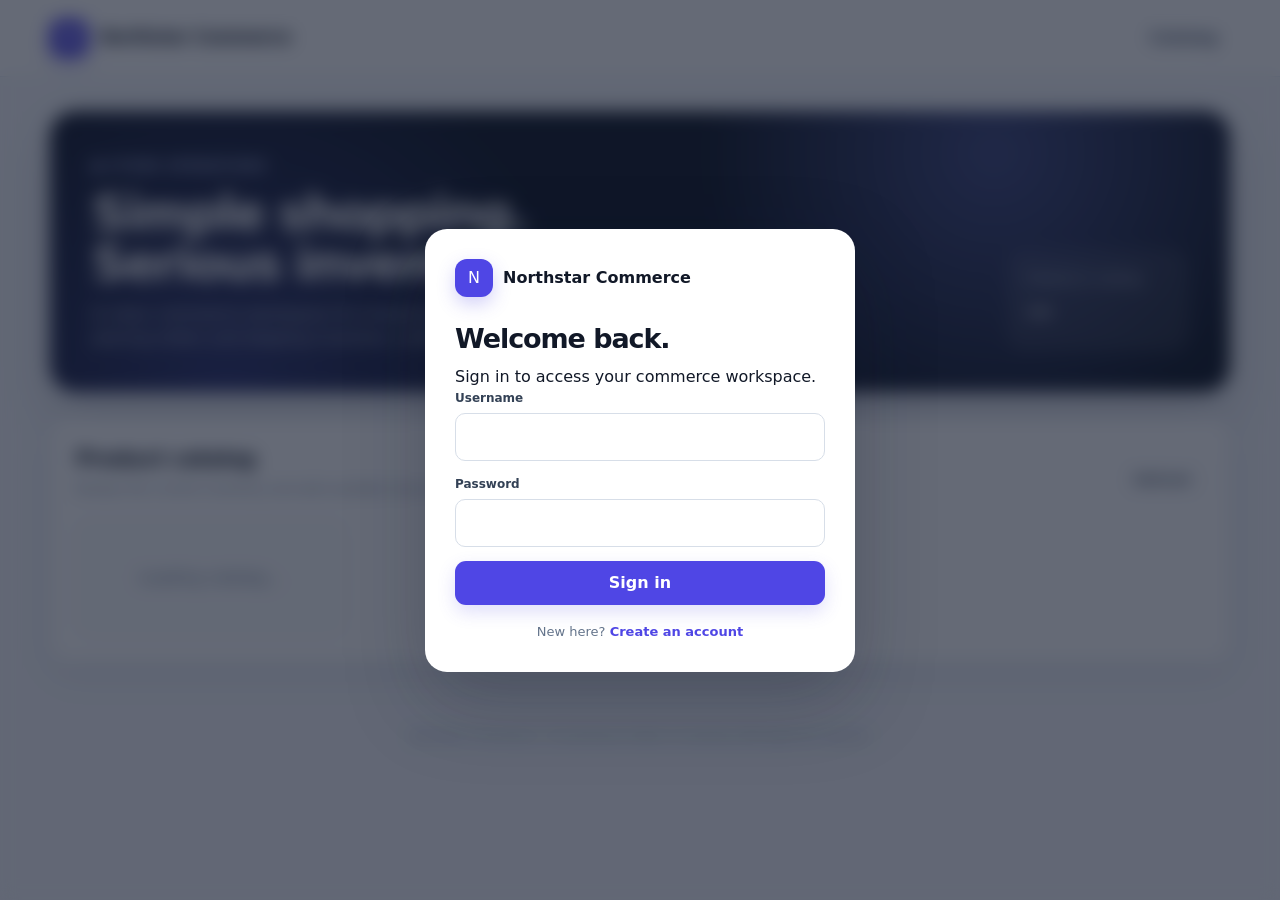
==== src/main/resources/static/index.html @ afcdc0ec "Initial project setup" ====
<!DOCTYPE html>
<html lang="en">
<head>
    <meta charset="UTF-8">
    <meta name="viewport" content="width=device-width, initial-scale=1.0">
    <title>Northstar Commerce | Store & Inventory</title>

    <style>
        :root {
            --bg: #f5f7fb;
            --surface: #ffffff;
            --surface-soft: #f8fafc;
            --text: #111827;
            --muted: #64748b;
            --border: #e2e8f0;
            --primary: #4f46e5;
            --primary-dark: #4338ca;
            --success: #15803d;
            --danger: #dc2626;
            --warning: #b45309;
            --shadow: 0 12px 35px rgba(15, 23, 42, .07);
            --radius: 18px;
        }

        * { box-sizing: border-box; margin: 0; padding: 0; }

        html { scroll-behavior: smooth; }

        body {
            font-family: Inter, ui-sans-serif, system-ui, -apple-system, BlinkMacSystemFont, "Segoe UI", sans-serif;
            background: var(--bg);
            color: var(--text);
            line-height: 1.5;
        }

        button, input { font: inherit; }

        button {
            border: 0;
            cursor: pointer;
        }

        .hidden { display: none !important; }

        .app-header {
            position: sticky;
            top: 0;
            z-index: 50;
            background: rgba(255,255,255,.92);
            backdrop-filter: blur(18px);
            border-bottom: 1px solid var(--border);
        }

        .nav {
            width: min(1180px, calc(100% - 40px));
            min-height: 76px;
            margin: auto;
            display: flex;
            align-items: center;
            justify-content: space-between;
            gap: 24px;
        }

        .brand {
            display: flex;
            align-items: center;
            gap: 12px;
            font-weight: 800;
            letter-spacing: -.03em;
        }

        .brand-mark {
            width: 38px;
            height: 38px;
            display: grid;
            place-items: center;
            border-radius: 12px;
            color: white;
            background: var(--primary);
            box-shadow: 0 7px 18px rgba(79,70,229,.25);
        }

        .brand-name { font-size: 17px; }

        .nav-actions {
            display: flex;
            align-items: center;
            gap: 10px;
        }

        .nav-link {
            background: transparent;
            color: #475569;
            padding: 9px 12px;
            border-radius: 10px;
            font-weight: 650;
        }

        .nav-link:hover { background: #f1f5f9; color: var(--text); }

        .user-chip {
            display: flex;
            align-items: center;
            gap: 9px;
            padding: 7px 10px;
            background: #f8fafc;
            border: 1px solid var(--border);
            border-radius: 12px;
            color: #334155;
            font-size: 13px;
            font-weight: 700;
        }

        .avatar {
            width: 30px;
            height: 30px;
            display: grid;
            place-items: center;
            border-radius: 9px;
            background: #e0e7ff;
            color: #3730a3;
            font-weight: 800;
        }

        .btn {
            min-height: 42px;
            padding: 10px 16px;
            border-radius: 11px;
            font-weight: 750;
            transition: .18s ease;
        }

        .btn:hover { transform: translateY(-1px); }

        .btn-primary {
            color: white;
            background: var(--primary);
            box-shadow: 0 7px 18px rgba(79,70,229,.18);
        }

        .btn-primary:hover { background: var(--primary-dark); }

        .btn-secondary {
            color: #334155;
            background: white;
            border: 1px solid var(--border);
        }

        .btn-secondary:hover { background: #f8fafc; }

        .btn-danger {
            color: #991b1b;
            background: #fef2f2;
            border: 1px solid #fecaca;
        }

        .btn-success {
            color: white;
            background: #15803d;
        }

        .btn-small {
            min-height: 36px;
            padding: 8px 12px;
            font-size: 13px;
        }

        .page {
            width: min(1180px, calc(100% - 40px));
            margin: 0 auto;
            padding: 34px 0 55px;
        }

        .hero {
            min-height: 270px;
            padding: 42px;
            border-radius: 26px;
            color: white;
            background:
                radial-gradient(circle at 80% 15%, rgba(129,140,248,.42), transparent 30%),
                radial-gradient(circle at 15% 100%, rgba(99,102,241,.35), transparent 35%),
                #111827;
            display: flex;
            align-items: flex-end;
            justify-content: space-between;
            gap: 30px;
            overflow: hidden;
            box-shadow: 0 22px 50px rgba(15,23,42,.15);
        }

        .hero-copy { max-width: 680px; }

        .eyebrow {
            display: inline-flex;
            align-items: center;
            gap: 7px;
            color: #c7d2fe;
            font-size: 12px;
            font-weight: 800;
            letter-spacing: .12em;
            text-transform: uppercase;
            margin-bottom: 13px;
        }

        .hero h1 {
            font-size: clamp(30px, 5vw, 48px);
            line-height: 1.05;
            letter-spacing: -.045em;
            margin-bottom: 13px;
        }

        .hero p {
            color: #cbd5e1;
            max-width: 600px;
            font-size: 16px;
        }

        .hero-stat {
            min-width: 180px;
            padding: 18px;
            border: 1px solid rgba(255,255,255,.14);
            background: rgba(255,255,255,.08);
            border-radius: 17px;
        }

        .hero-stat span {
            display: block;
            color: #cbd5e1;
            font-size: 12px;
            margin-bottom: 4px;
        }

        .hero-stat strong { font-size: 26px; }

        .section {
            margin-top: 26px;
            background: var(--surface);
            border: 1px solid var(--border);
            border-radius: var(--radius);
            box-shadow: var(--shadow);
            padding: 25px;
        }

        .section-head {
            display: flex;
            align-items: flex-end;
            justify-content: space-between;
            gap: 15px;
            margin-bottom: 21px;
        }

        .section-title {
            font-size: 21px;
            letter-spacing: -.025em;
        }

        .section-subtitle {
            color: var(--muted);
            font-size: 13px;
            margin-top: 4px;
        }

        .product-grid {
            display: grid;
            grid-template-columns: repeat(auto-fill, minmax(245px, 1fr));
            gap: 17px;
        }

        .product-card {
            border: 1px solid var(--border);
            border-radius: 16px;
            padding: 19px;
            background: white;
            transition: .2s ease;
        }

        .product-card:hover {
            transform: translateY(-3px);
            box-shadow: 0 14px 30px rgba(15,23,42,.09);
            border-color: #c7d2fe;
        }

        .product-top {
            display: flex;
            justify-content: space-between;
            gap: 10px;
            align-items: flex-start;
            margin-bottom: 19px;
        }

        .product-icon {
            width: 45px;
            height: 45px;
            display: grid;
            place-items: center;
            border-radius: 13px;
            background: #eef2ff;
            color: #4338ca;
            font-size: 18px;
            font-weight: 900;
        }

        .badge {
            display: inline-flex;
            align-items: center;
            border-radius: 999px;
            padding: 5px 9px;
            font-size: 11px;
            font-weight: 800;
        }

        .badge-success { color: #166534; background: #dcfce7; }
        .badge-danger { color: #991b1b; background: #fee2e2; }
        .badge-admin { color: #3730a3; background: #e0e7ff; }

        .product-name {
            font-size: 17px;
            margin-bottom: 5px;
            letter-spacing: -.02em;
        }

        .sku {
            color: var(--muted);
            font-size: 12px;
            font-family: ui-monospace, SFMono-Regular, Menlo, monospace;
        }

        .product-price {
            margin: 19px 0 4px;
            font-size: 22px;
            font-weight: 850;
            letter-spacing: -.03em;
        }

        .stock-line {
            color: var(--muted);
            font-size: 13px;
            margin-bottom: 17px;
        }

        .product-actions {
            display: flex;
            gap: 8px;
            flex-wrap: wrap;
        }

        .product-actions .btn { flex: 1; min-width: 105px; }

        .admin-grid {
            display: grid;
            grid-template-columns: 1fr 1.35fr;
            gap: 22px;
        }

        .form-grid {
            display: grid;
            grid-template-columns: 1fr 1fr;
            gap: 14px;
        }

        .field { margin-bottom: 14px; }
        .field.full { grid-column: 1 / -1; }

        .field label {
            display: block;
            margin-bottom: 6px;
            color: #334155;
            font-size: 12px;
            font-weight: 800;
        }

        .field input {
            width: 100%;
            border: 1px solid #d7dee8;
            background: white;
            border-radius: 10px;
            padding: 11px 12px;
            outline: none;
            color: var(--text);
        }

        .field input:focus {
            border-color: #818cf8;
            box-shadow: 0 0 0 3px #e0e7ff;
        }

        .table-wrap { overflow-x: auto; }

        table {
            width: 100%;
            border-collapse: collapse;
            min-width: 620px;
        }

        th, td {
            text-align: left;
            padding: 13px 10px;
            border-bottom: 1px solid var(--border);
            font-size: 13px;
        }

        th {
            color: var(--muted);
            font-size: 11px;
            text-transform: uppercase;
            letter-spacing: .08em;
        }

        td strong { font-weight: 800; }

        .cart-layout {
            display: grid;
            grid-template-columns: 1.5fr .8fr;
            gap: 20px;
        }

        .cart-list { display: grid; gap: 10px; }

        .cart-item {
            display: grid;
            grid-template-columns: 1fr auto auto;
            align-items: center;
            gap: 16px;
            padding: 15px;
            border: 1px solid var(--border);
            border-radius: 13px;
        }

        .cart-item-title { font-weight: 800; }
        .cart-item-meta { color: var(--muted); font-size: 12px; }

        .qty-control {
            display: flex;
            align-items: center;
            gap: 7px;
        }

        .qty-control button {
            width: 31px;
            height: 31px;
            border: 1px solid var(--border);
            background: white;
            border-radius: 8px;
            font-weight: 800;
        }

        .qty-value {
            min-width: 24px;
            text-align: center;
            font-weight: 800;
        }

        .cart-summary {
            align-self: start;
            padding: 19px;
            border: 1px solid var(--border);
            border-radius: 15px;
            background: var(--surface-soft);
        }

        .summary-row {
            display: flex;
            justify-content: space-between;
            gap: 15px;
            margin-bottom: 12px;
            color: #475569;
            font-size: 13px;
        }

        .summary-total {
            display: flex;
            justify-content: space-between;
            border-top: 1px solid var(--border);
            padding-top: 14px;
            margin-top: 13px;
            font-size: 19px;
            font-weight: 850;
        }

        .empty {
            padding: 45px 20px;
            text-align: center;
            border: 1px dashed #cbd5e1;
            border-radius: 14px;
            color: var(--muted);
            background: #fafbfc;
        }

        .empty-icon {
            font-size: 28px;
            margin-bottom: 8px;
        }

        .message {
            position: fixed;
            right: 22px;
            bottom: 22px;
            z-index: 300;
            max-width: 390px;
            padding: 14px 17px;
            border-radius: 13px;
            color: white;
            box-shadow: 0 14px 35px rgba(15,23,42,.22);
            opacity: 0;
            transform: translateY(12px);
            pointer-events: none;
            transition: .22s ease;
        }

        .message.show {
            opacity: 1;
            transform: translateY(0);
        }

        .message.success { background: #166534; }
        .message.error { background: #991b1b; }

        .auth-overlay {
            position: fixed;
            inset: 0;
            z-index: 200;
            display: grid;
            place-items: center;
            padding: 20px;
            background: rgba(15,23,42,.64);
            backdrop-filter: blur(9px);
        }

        .auth-card {
            width: min(430px, 100%);
            background: white;
            border-radius: 22px;
            padding: 30px;
            box-shadow: 0 30px 80px rgba(15,23,42,.25);
        }

        .auth-brand {
            display: flex;
            align-items: center;
            gap: 10px;
            margin-bottom: 22px;
        }

        .auth-card h2 {
            font-size: 27px;
            letter-spacing: -.04em;
            margin-bottom: 6px;
        }

        .auth-card > p {
            color: var(--muted);
            font-size: 13px;
            margin-bottom: 22px;
        }

        .auth-error {
            display: none;
            align-items: flex-start;
            gap: 9px;
            margin: 0 0 15px;
            padding: 11px 12px;
            border: 1px solid #fecaca;
            border-radius: 11px;
            background: #fff1f2;
            color: #991b1b;
            font-size: 13px;
            font-weight: 650;
            line-height: 1.4;
        }

        .auth-error.show {
            display: flex;
        }

        .auth-error-icon {
            flex: 0 0 auto;
            width: 20px;
            height: 20px;
            display: grid;
            place-items: center;
            border-radius: 50%;
            background: #fee2e2;
            color: #b91c1c;
            font-size: 12px;
            font-weight: 900;
        }

        .auth-switch {
            margin-top: 17px;
            text-align: center;
            color: var(--muted);
            font-size: 13px;
        }

        .auth-switch button {
            background: none;
            color: var(--primary);
            font-weight: 800;
        }

        .loading {
            display: inline-flex;
            align-items: center;
            gap: 8px;
        }

        .spinner {
            width: 15px;
            height: 15px;
            border: 2px solid rgba(255,255,255,.4);
            border-top-color: white;
            border-radius: 50%;
            animation: spin .7s linear infinite;
        }

        @keyframes spin { to { transform: rotate(360deg); } }

        footer {
            width: min(1180px, calc(100% - 40px));
            margin: auto;
            padding: 10px 0 35px;
            color: #94a3b8;
            text-align: center;
            font-size: 12px;
        }

        @media (max-width: 850px) {
            .hero { padding: 30px; align-items: flex-start; flex-direction: column; }
            .hero-stat { min-width: 150px; }
            .admin-grid, .cart-layout { grid-template-columns: 1fr; }
        }

        @media (max-width: 650px) {
            .nav { width: min(100% - 24px, 1180px); min-height: 68px; }
            .page { width: min(100% - 24px, 1180px); padding-top: 18px; }
            .nav-link { display: none; }
            .user-chip span:not(.avatar) { display: none; }
            .hero { border-radius: 19px; padding: 25px; }
            .section { padding: 18px; border-radius: 15px; }
            .form-grid { grid-template-columns: 1fr; }
            .field.full { grid-column: auto; }
            .cart-item { grid-template-columns: 1fr; gap: 10px; }
            .cart-item .btn { width: 100%; }
            .product-grid { grid-template-columns: 1fr; }
        }
    </style>
</head>

<body>

<header class="app-header">
    <nav class="nav">
        <div class="brand">
            <div class="brand-mark">N</div>
            <div class="brand-name">Northstar Commerce</div>
        </div>

        <div class="nav-actions">
            <button class="nav-link" onclick="scrollToSection('catalogSection')">Catalog</button>
            <button class="nav-link customer-only" onclick="scrollToSection('cartSection')">Cart</button>
            <button class="nav-link customer-only" onclick="scrollToSection('ordersSection')">Orders</button>
            <div id="userChip" class="user-chip hidden">
                <div id="avatar" class="avatar">U</div>
                <span id="userLabel">User</span>
            </div>
            <button id="logoutBtn" class="btn btn-secondary btn-small hidden" onclick="logout()">Log out</button>
        </div>
    </nav>
</header>

<main class="page">

    <section class="hero">
        <div class="hero-copy">
            <div class="eyebrow">● Store operations</div>
            <h1>Simple shopping.<br>Serious inventory.</h1>
            <p>A clean commerce workspace for browsing products, managing a cart, placing orders and keeping inventory under control.</p>
        </div>
        <div class="hero-stat">
            <span>Products in catalog</span>
            <strong id="heroProductCount">—</strong>
        </div>
    </section>

    <section id="catalogSection" class="section">
        <div class="section-head">
            <div>
                <h2 class="section-title">Product catalog</h2>
                <p class="section-subtitle">Browse the current inventory and add available items to your cart.</p>
            </div>
            <button class="btn btn-secondary btn-small" onclick="loadProducts()">Refresh</button>
        </div>
        <div id="products" class="product-grid">
            <div class="empty">Loading catalog…</div>
        </div>
    </section>

    <section id="adminSection" class="section hidden">
        <div class="section-head">
            <div>
                <h2 class="section-title">Inventory control</h2>
                <p class="section-subtitle">Administrator tools for adding stock and maintaining the catalog.</p>
            </div>
            <span class="badge badge-admin">ADMIN</span>
        </div>

        <div class="admin-grid">
            <form id="productForm">
                <div class="form-grid">
                    <div class="field">
                        <label for="productSku">SKU</label>
                        <input id="productSku" type="text" placeholder="KB-001" required>
                    </div>
                    <div class="field">
                        <label for="productName">Product name</label>
                        <input id="productName" type="text" placeholder="Wireless Keyboard" required>
                    </div>
                    <div class="field">
                        <label for="productPrice">Price (₹)</label>
                        <input id="productPrice" type="number" min="0.01" step="0.01" placeholder="1299" required>
                    </div>
                    <div class="field">
                        <label for="productStock">Stock</label>
                        <input id="productStock" type="number" min="0" step="1" placeholder="25" required>
                    </div>
                    <div class="field full">
                        <button class="btn btn-primary" style="width:100%" type="submit">Add / Restock product</button>
                    </div>
                </div>
            </form>

            <div class="table-wrap">
                <table>
                    <thead>
                        <tr>
                            <th>Product</th>
                            <th>SKU</th>
                            <th>Price</th>
                            <th>Stock</th>
                            <th></th>
                        </tr>
                    </thead>
                    <tbody id="adminInventory"></tbody>
                </table>
            </div>
        </div>
    </section>

    <section id="cartSection" class="section customer-only">
        <div class="section-head">
            <div>
                <h2 class="section-title">Your cart</h2>
                <p class="section-subtitle">Review quantities before checking out.</p>
            </div>
            <button class="btn btn-secondary btn-small" onclick="loadCart()">Refresh</button>
        </div>

        <div class="cart-layout">
            <div id="cartList" class="cart-list">
                <div class="empty">Your cart is empty.</div>
            </div>

            <aside class="cart-summary">
                <div class="summary-row">
                    <span>Items</span>
                    <strong id="cartItemCount">0</strong>
                </div>
                <div class="summary-row">
                    <span>Subtotal</span>
                    <strong id="cartSubtotal">₹0.00</strong>
                </div>
                <div class="summary-total">
                    <span>Total</span>
                    <span id="cartTotal">₹0.00</span>
                </div>
                <button id="checkoutBtn" class="btn btn-success" style="width:100%; margin-top:18px" onclick="checkout()">Checkout</button>
            </aside>
        </div>
    </section>

    <section id="ordersSection" class="section customer-only">
        <div class="section-head">
            <div>
                <h2 class="section-title">Order history</h2>
                <p class="section-subtitle">Orders placed by your account.</p>
            </div>
            <button class="btn btn-secondary btn-small" onclick="loadOrders()">Refresh</button>
        </div>

        <div class="table-wrap">
            <table>
                <thead>
                    <tr>
                        <th>Order ID</th>
                        <th>User ID</th>
                        <th>Total</th>
                    </tr>
                </thead>
                <tbody id="ordersBody"></tbody>
            </table>
        </div>
    </section>

</main>

<footer>
    Northstar Commerce · E-Commerce Order & Inventory Management System
</footer>

<div id="message" class="message"></div>

<div id="authOverlay" class="auth-overlay">
    <div class="auth-card">
        <div class="auth-brand">
            <div class="brand-mark">N</div>
            <strong>Northstar Commerce</strong>
        </div>

        <div id="loginPanel">
            <h2>Welcome back.</h2>
            <p>Sign in to access your commerce workspace.</p>

            <form id="loginForm">
                <div class="field">
                    <label for="loginUsername">Username</label>
                    <input id="loginUsername" type="text" autocomplete="username" required>
                </div>
                <div class="field">
                    <label for="loginPassword">Password</label>
                    <input id="loginPassword" type="password" autocomplete="current-password" required>
                </div>

                <div id="loginError" class="auth-error" role="alert" aria-live="polite">
                    <span class="auth-error-icon">!</span>
                    <span id="loginErrorText"></span>
                </div>

                <button id="loginBtn" class="btn btn-primary" style="width:100%" type="submit">Sign in</button>
            </form>

            <div class="auth-switch">
                New here?
                <button type="button" onclick="showRegister()">Create an account</button>
            </div>
        </div>

        <div id="registerPanel" class="hidden">
            <h2>Create account.</h2>
            <p>Your new account will be created with customer access.</p>

            <form id="registerForm">
                <div class="field">
                    <label for="registerUsername">Username</label>
                    <input id="registerUsername" type="text" autocomplete="username" required>
                </div>
                <div class="field">
                    <label for="registerPassword">Password</label>
                    <input id="registerPassword" type="password" autocomplete="new-password" required>
                </div>

                <div id="registerError" class="auth-error" role="alert" aria-live="polite">
                    <span class="auth-error-icon">!</span>
                    <span id="registerErrorText"></span>
                </div>

                <button id="registerBtn" class="btn btn-primary" style="width:100%" type="submit">Create account</button>
            </form>

            <div class="auth-switch">
                Already have an account?
                <button type="button" onclick="showLogin()">Sign in</button>
            </div>
        </div>
    </div>
</div>

<script>
    const API_URL = "http://localhost:8080/api";

    let currentUser = null;
    let productsCache = [];

    function getToken() {
        return localStorage.getItem("ecommerce_token");
    }

    function getStoredUser() {
        try {
            return JSON.parse(localStorage.getItem("ecommerce_user"));
        } catch {
            return null;
        }
    }

    function saveSession(data) {
        localStorage.setItem("ecommerce_token", data.token);
        currentUser = {
            id: data.id,
            username: data.username,
            role: data.role
        };
        localStorage.setItem("ecommerce_user", JSON.stringify(currentUser));
    }

    function clearSession() {
        localStorage.removeItem("ecommerce_token");
        localStorage.removeItem("ecommerce_user");
        currentUser = null;
    }

    async function readResponse(response) {
        const text = await response.text();
        if (!text) return null;

        try {
            return JSON.parse(text);
        } catch {
            return text;
        }
    }

    async function apiFetch(path, options = {}) {
        const headers = { ...(options.headers || {}) };

        const token = getToken();
        if (token) {
            headers.Authorization = "Bearer " + token;
        }

        if (options.body && !headers["Content-Type"]) {
            headers["Content-Type"] = "application/json";
        }

        const response = await fetch(API_URL + path, {
            ...options,
            headers
        });

        const data = await readResponse(response);

        if (response.status === 401) {
            clearSession();
            updateUI();
            throw new Error("Your session has expired. Please sign in again.");
        }

        if (response.status === 403) {
            throw new Error("You do not have permission to perform this action.");
        }

        if (!response.ok) {
            const message =
                typeof data === "object" && data?.message
                    ? data.message
                    : typeof data === "string"
                        ? data
                        : "Request failed.";
            throw new Error(message);
        }

        return data;
    }

    function showMessage(message, type = "success") {
        const box = document.getElementById("message");
        box.textContent = message;
        box.className = "message " + type + " show";

        clearTimeout(window.messageTimer);
        window.messageTimer = setTimeout(() => {
            box.className = "message";
        }, 3500);
    }

    function formatCurrency(value) {
        return "₹" + Number(value || 0).toLocaleString("en-IN", {
            minimumFractionDigits: 2,
            maximumFractionDigits: 2
        });
    }

    function scrollToSection(id) {
        document.getElementById(id)?.scrollIntoView({ behavior: "smooth", block: "start" });
    }

    function showLogin() {
        document.getElementById("loginPanel").classList.remove("hidden");
        document.getElementById("registerPanel").classList.add("hidden");
        clearAuthError("login");
        clearAuthError("register");
    }

    function showRegister() {
        document.getElementById("loginPanel").classList.add("hidden");
        document.getElementById("registerPanel").classList.remove("hidden");
        clearAuthError("login");
        clearAuthError("register");
    }

    function clearAuthError(type) {
        const box = document.getElementById(type + "Error");
        const text = document.getElementById(type + "ErrorText");

        if (box) box.classList.remove("show");
        if (text) text.textContent = "";
    }

    function showAuthError(type, message) {
        const box = document.getElementById(type + "Error");
        const text = document.getElementById(type + "ErrorText");

        if (!box || !text) return;

        text.textContent = message;
        box.classList.add("show");
    }

    function updateUI() {
        const loggedIn = !!getToken() && !!currentUser;

        document.getElementById("authOverlay").classList.toggle("hidden", loggedIn);
        document.getElementById("logoutBtn").classList.toggle("hidden", !loggedIn);
        document.getElementById("userChip").classList.toggle("hidden", !loggedIn);
        document.getElementById("adminSection").classList.toggle(
            "hidden",
            !loggedIn || currentUser.role !== "ADMIN"
        );

        document.querySelectorAll(".customer-only").forEach(el => {
            el.classList.toggle("hidden", !loggedIn || currentUser.role !== "CUSTOMER");
        });

        if (loggedIn) {
            const initial = (currentUser.username || "U").charAt(0).toUpperCase();
            document.getElementById("avatar").textContent = initial;
            document.getElementById("userLabel").textContent =
                currentUser.username + " · " + currentUser.role;

            loadProducts();
            if (currentUser.role === "CUSTOMER") {
                loadCart();
                loadOrders();
            }
        }
    }

    async function login(username, password) {
        const data = await apiFetch("/auth/login", {
            method: "POST",
            body: JSON.stringify({ username, password })
        });

        if (!data || !data.token) {
            throw new Error("Login succeeded but no JWT token was returned by the server.");
        }

        saveSession(data);
        clearAuthError("login");
        updateUI();
        showMessage("Welcome back, " + data.username + ".", "success");
    }

    async function register(username, password) {
        const data = await apiFetch("/auth/register", {
            method: "POST",
            body: JSON.stringify({ username, password })
        });

        showMessage("Account created. Please sign in.", "success");
        document.getElementById("loginUsername").value = username;
        document.getElementById("loginPassword").value = "";
        showLogin();
    }

    document.getElementById("loginForm").addEventListener("submit", async event => {
        event.preventDefault();

        clearAuthError("login");

        const button = document.getElementById("loginBtn");
        button.disabled = true;
        button.innerHTML = '<span class="loading"><span class="spinner"></span>Signing in…</span>';

        try {
            await login(
                document.getElementById("loginUsername").value.trim(),
                document.getElementById("loginPassword").value
            );
        } catch (error) {
            showAuthError("login", error.message);
        } finally {
            button.disabled = false;
            button.textContent = "Sign in";
        }
    });

    document.getElementById("registerForm").addEventListener("submit", async event => {
        event.preventDefault();

        clearAuthError("register");

        const username = document.getElementById("registerUsername").value.trim();
        const password = document.getElementById("registerPassword").value;

        if (password.length < 6) {
            showAuthError("register", "Password must contain at least 6 characters.");
            return;
        }

        const button = document.getElementById("registerBtn");
        button.disabled = true;
        button.textContent = "Creating account…";

        try {
            await register(username, password);
        } catch (error) {
            showAuthError("register", error.message);
        } finally {
            button.disabled = false;
            button.textContent = "Create account";
        }
    });

    function logout() {
        clearSession();
        productsCache = [];
        document.getElementById("products").innerHTML =
            '<div class="empty"><div class="empty-icon">◌</div>Sign in to view the catalog.</div>';
        document.getElementById("heroProductCount").textContent = "—";
        document.getElementById("cartList").innerHTML = "";
        document.getElementById("ordersBody").innerHTML = "";
        updateUI();
        showLogin();
        showMessage("You have been signed out.", "success");
    }

    async function loadProducts() {
        const container = document.getElementById("products");

        try {
            const products = await apiFetch("/products");
            productsCache = Array.isArray(products) ? products : [];
            document.getElementById("heroProductCount").textContent = productsCache.length;

            if (!productsCache.length) {
                container.innerHTML =
                    '<div class="empty"><div class="empty-icon">□</div>No products are currently listed.</div>';
                renderAdminInventory();
                return;
            }

            container.innerHTML = productsCache.map(product => {
                const inStock = Number(product.stock) > 0;

                return `
                    <article class="product-card">
                        <div class="product-top">
                            <div class="product-icon">${escapeHtml((product.name || "P").charAt(0).toUpperCase())}</div>
                            <span class="badge ${inStock ? "badge-success" : "badge-danger"}">
                                ${inStock ? "In stock" : "Out of stock"}
                            </span>
                        </div>

                        <h3 class="product-name">${escapeHtml(product.name)}</h3>
                        <div class="sku">${escapeHtml(product.sku)}</div>

                        <div class="product-price">${formatCurrency(product.price)}</div>
                        <div class="stock-line">
                            ${inStock ? Number(product.stock) + " units available" : "Currently unavailable"}
                        </div>

                        <div class="product-actions">
                            ${
                                currentUser?.role === "CUSTOMER" && inStock
                                    ? `<button class="btn btn-primary btn-small" onclick="addToCart(${product.id})">Add to cart</button>`
                                    : ""
                            }
                            ${
                                currentUser?.role === "CUSTOMER" && inStock
                                    ? `<button class="btn btn-secondary btn-small" onclick="placeOrder(${product.id})">Buy now</button>`
                                    : ""
                            }
                            ${
                                currentUser?.role === "ADMIN"
                                    ? `<button class="btn btn-danger btn-small" onclick="deleteProduct(${product.id})">Delete</button>`
                                    : ""
                            }
                        </div>
                    </article>
                `;
            }).join("");

            renderAdminInventory();
        } catch (error) {
            container.innerHTML =
                `<div class="empty"><div class="empty-icon">!</div>${escapeHtml(error.message)}</div>`;
        }
    }

    document.getElementById("productForm").addEventListener("submit", async event => {
        event.preventDefault();

        const product = {
            sku: document.getElementById("productSku").value.trim(),
            name: document.getElementById("productName").value.trim(),
            price: parseFloat(document.getElementById("productPrice").value),
            stock: parseInt(document.getElementById("productStock").value)
        };

        try {
            await apiFetch("/product", {
                method: "POST",
                body: JSON.stringify(product)
            });

            document.getElementById("productForm").reset();
            showMessage("Product added / stock updated successfully.", "success");
            await loadProducts();
        } catch (error) {
            showMessage(error.message, "error");
        }
    });

    function renderAdminInventory() {
        const body = document.getElementById("adminInventory");
        if (!body || currentUser?.role !== "ADMIN") return;

        body.innerHTML = productsCache.length
            ? productsCache.map(product => `
                <tr>
                    <td><strong>${escapeHtml(product.name)}</strong></td>
                    <td>${escapeHtml(product.sku)}</td>
                    <td>${formatCurrency(product.price)}</td>
                    <td>${product.stock}</td>
                    <td>
                        <button class="btn btn-danger btn-small" onclick="deleteProduct(${product.id})">Delete</button>
                    </td>
                </tr>
            `).join("")
            : `<tr><td colspan="5">No products found.</td></tr>`;
    }

    async function deleteProduct(productId) {
        if (!confirm("Delete this product from the catalog?")) return;

        try {
            await apiFetch("/product/" + productId, { method: "DELETE" });
            showMessage("Product deleted successfully.", "success");
            await loadProducts();
        } catch (error) {
            showMessage(error.message, "error");
        }
    }

    async function addToCart(productId) {
        const quantityText = prompt("Quantity to add:", "1");
        if (quantityText === null) return;

        const quantity = parseInt(quantityText);
        if (!Number.isInteger(quantity) || quantity <= 0) {
            showMessage("Enter a valid quantity greater than 0.", "error");
            return;
        }

        try {
            const result = await apiFetch(
                "/cart/add?productId=" + encodeURIComponent(productId) +
                "&quantity=" + encodeURIComponent(quantity),
                { method: "POST" }
            );

            showMessage(typeof result === "string" ? result : "Product added to cart.", "success");
            await loadCart();
        } catch (error) {
            showMessage(error.message, "error");
        }
    }

    async function loadCart() {
        if (currentUser?.role !== "CUSTOMER") return;

        const list = document.getElementById("cartList");

        try {
            const cart = await apiFetch("/cart");

            if (!Array.isArray(cart) || !cart.length) {
                list.innerHTML =
                    '<div class="empty"><div class="empty-icon">🛒</div>Your cart is empty.<br>Add something from the catalog to get started.</div>';
                updateCartSummary([]);
                return;
            }

            list.innerHTML = cart.map(item => `
                <div class="cart-item">
                    <div>
                        <div class="cart-item-title">${escapeHtml(item.productName)}</div>
                        <div class="cart-item-meta">${escapeHtml(item.sku)} · ${formatCurrency(item.price)} each</div>
                    </div>

                    <div class="qty-control">
                        <button onclick="changeCartQuantity(${item.cartItemId}, ${item.quantity - 1})">−</button>
                        <span class="qty-value">${item.quantity}</span>
                        <button onclick="changeCartQuantity(${item.cartItemId}, ${item.quantity + 1})">+</button>
                    </div>

                    <div style="text-align:right">
                        <strong>${formatCurrency(item.subtotal)}</strong><br>
                        <button class="btn btn-danger btn-small" style="margin-top:6px" onclick="removeCartItem(${item.cartItemId})">Remove</button>
                    </div>
                </div>
            `).join("");

            updateCartSummary(cart);
        } catch (error) {
            list.innerHTML =
                `<div class="empty">${escapeHtml(error.message)}</div>`;
        }
    }

    function updateCartSummary(cart) {
        const items = cart.reduce((sum, item) => sum + Number(item.quantity || 0), 0);
        const total = cart.reduce((sum, item) => sum + Number(item.subtotal || 0), 0);

        document.getElementById("cartItemCount").textContent = items;
        document.getElementById("cartSubtotal").textContent = formatCurrency(total);
        document.getElementById("cartTotal").textContent = formatCurrency(total);
        document.getElementById("checkoutBtn").disabled = !cart.length;
    }

    async function changeCartQuantity(cartItemId, quantity) {
        if (quantity <= 0) {
            await removeCartItem(cartItemId);
            return;
        }

        try {
            await apiFetch("/cart/" + cartItemId + "?quantity=" + encodeURIComponent(quantity), {
                method: "PUT"
            });
            await loadCart();
            showMessage("Cart quantity updated.", "success");
        } catch (error) {
            showMessage(error.message, "error");
        }
    }

    async function removeCartItem(cartItemId) {
        try {
            await apiFetch("/cart/" + cartItemId, { method: "DELETE" });
            await loadCart();
            showMessage("Item removed from cart.", "success");
        } catch (error) {
            showMessage(error.message, "error");
        }
    }

    async function checkout() {
        const button = document.getElementById("checkoutBtn");
        if (button.disabled) return;

        if (!confirm("Place this order and clear your cart?")) return;

        button.disabled = true;
        button.textContent = "Processing…";

        try {
            const result = await apiFetch("/cart/checkout", { method: "POST" });

            showMessage(
                result?.message
                    ? result.message + " · Order #" + result.orderId
                    : "Checkout successful.",
                "success"
            );

            await loadCart();
            await loadProducts();
            await loadOrders();
        } catch (error) {
            showMessage(error.message, "error");
        } finally {
            button.textContent = "Checkout";
        }
    }

    async function placeOrder(productId) {
        const quantityText = prompt("Quantity to order:", "1");
        if (quantityText === null) return;

        const quantity = parseInt(quantityText);
        if (!Number.isInteger(quantity) || quantity <= 0) {
            showMessage("Enter a valid quantity greater than 0.", "error");
            return;
        }

        try {
            const result = await apiFetch("/order", {
                method: "POST",
                body: JSON.stringify({ productId, quantity })
            });

            showMessage(
                result?.message || "Order placed successfully.",
                "success"
            );

            await loadProducts();
            await loadOrders();
        } catch (error) {
            showMessage(error.message, "error");
        }
    }

    async function loadOrders() {
        if (currentUser?.role !== "CUSTOMER") return;

        const body = document.getElementById("ordersBody");

        try {
            const orders = await apiFetch("/orders/my");

            if (!Array.isArray(orders) || !orders.length) {
                body.innerHTML =
                    '<tr><td colspan="3"><div class="empty">No orders yet.</div></td></tr>';
                return;
            }

            body.innerHTML = orders.map(order => `
                <tr>
                    <td><strong>#${order.orderId}</strong></td>
                    <td>${order.userId}</td>
                    <td><strong>${formatCurrency(order.totalAmount)}</strong></td>
                </tr>
            `).join("");
        } catch (error) {
            body.innerHTML =
                `<tr><td colspan="3">${escapeHtml(error.message)}</td></tr>`;
        }
    }

    function escapeHtml(value) {
        const div = document.createElement("div");
        div.textContent = value ?? "";
        return div.innerHTML;
    }

    window.addEventListener("DOMContentLoaded", () => {
        currentUser = getStoredUser();

        if (!getToken() || !currentUser) {
            clearSession();
            updateUI();
            return;
        }

        updateUI();
    });
</script>

</body>
</html>
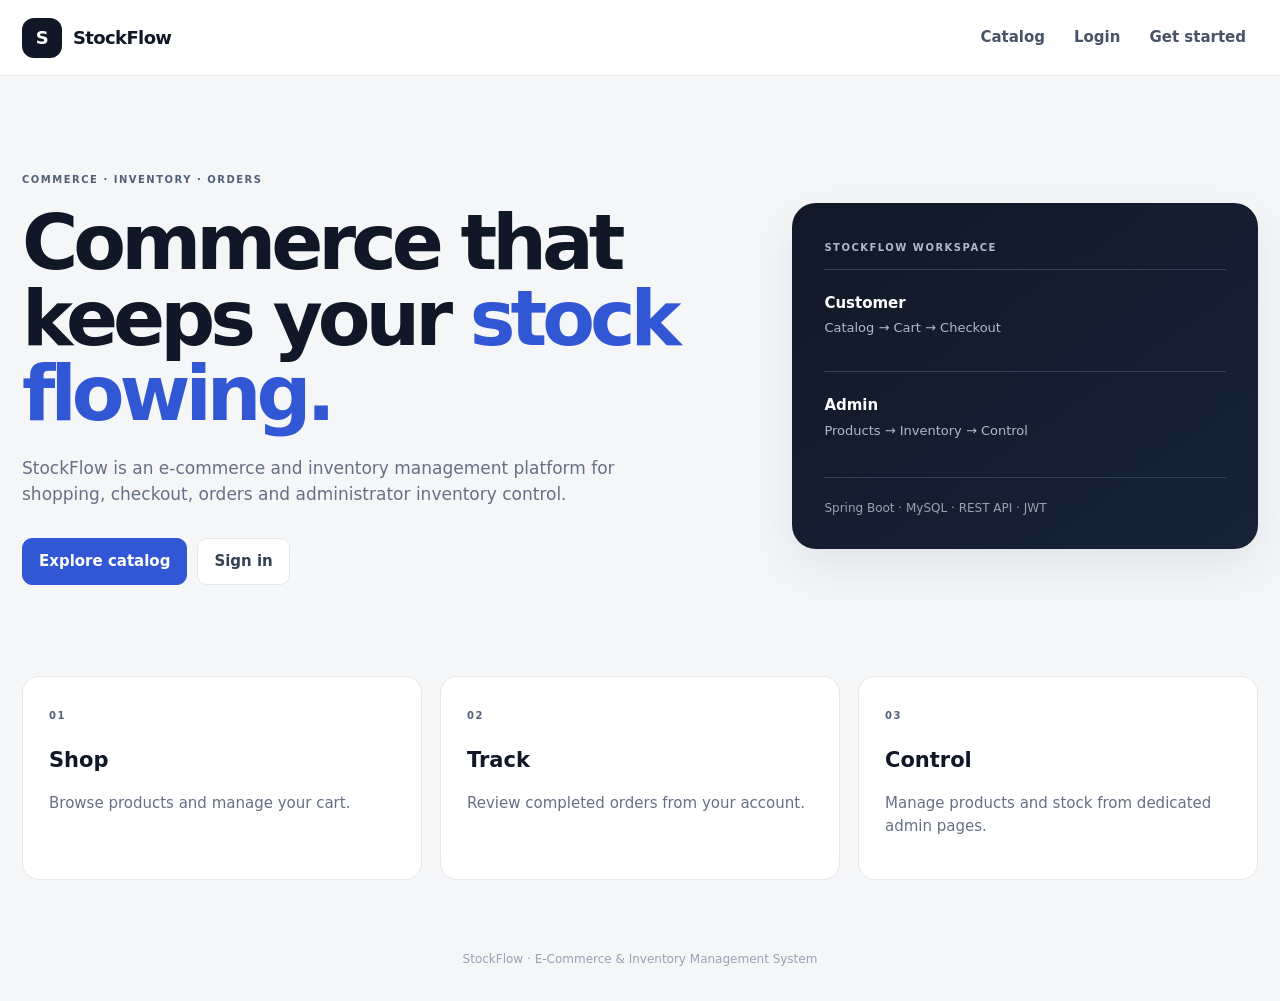
==== commit 61653636: "feat: add StockFlow frontend and product images" ====
--- a/src/main/resources/static/index.html
+++ b/src/main/resources/static/index.html
@@ -1,1462 +1 @@
-<!DOCTYPE html>
-<html lang="en">
-<head>
-    <meta charset="UTF-8">
-    <meta name="viewport" content="width=device-width, initial-scale=1.0">
-    <title>Northstar Commerce | Store & Inventory</title>
-
-    <style>
-        :root {
-            --bg: #f5f7fb;
-            --surface: #ffffff;
-            --surface-soft: #f8fafc;
-            --text: #111827;
-            --muted: #64748b;
-            --border: #e2e8f0;
-            --primary: #4f46e5;
-            --primary-dark: #4338ca;
-            --success: #15803d;
-            --danger: #dc2626;
-            --warning: #b45309;
-            --shadow: 0 12px 35px rgba(15, 23, 42, .07);
-            --radius: 18px;
-        }
-
-        * { box-sizing: border-box; margin: 0; padding: 0; }
-
-        html { scroll-behavior: smooth; }
-
-        body {
-            font-family: Inter, ui-sans-serif, system-ui, -apple-system, BlinkMacSystemFont, "Segoe UI", sans-serif;
-            background: var(--bg);
-            color: var(--text);
-            line-height: 1.5;
-        }
-
-        button, input { font: inherit; }
-
-        button {
-            border: 0;
-            cursor: pointer;
-        }
-
-        .hidden { display: none !important; }
-
-        .app-header {
-            position: sticky;
-            top: 0;
-            z-index: 50;
-            background: rgba(255,255,255,.92);
-            backdrop-filter: blur(18px);
-            border-bottom: 1px solid var(--border);
-        }
-
-        .nav {
-            width: min(1180px, calc(100% - 40px));
-            min-height: 76px;
-            margin: auto;
-            display: flex;
-            align-items: center;
-            justify-content: space-between;
-            gap: 24px;
-        }
-
-        .brand {
-            display: flex;
-            align-items: center;
-            gap: 12px;
-            font-weight: 800;
-            letter-spacing: -.03em;
-        }
-
-        .brand-mark {
-            width: 38px;
-            height: 38px;
-            display: grid;
-            place-items: center;
-            border-radius: 12px;
-            color: white;
-            background: var(--primary);
-            box-shadow: 0 7px 18px rgba(79,70,229,.25);
-        }
-
-        .brand-name { font-size: 17px; }
-
-        .nav-actions {
-            display: flex;
-            align-items: center;
-            gap: 10px;
-        }
-
-        .nav-link {
-            background: transparent;
-            color: #475569;
-            padding: 9px 12px;
-            border-radius: 10px;
-            font-weight: 650;
-        }
-
-        .nav-link:hover { background: #f1f5f9; color: var(--text); }
-
-        .user-chip {
-            display: flex;
-            align-items: center;
-            gap: 9px;
-            padding: 7px 10px;
-            background: #f8fafc;
-            border: 1px solid var(--border);
-            border-radius: 12px;
-            color: #334155;
-            font-size: 13px;
-            font-weight: 700;
-        }
-
-        .avatar {
-            width: 30px;
-            height: 30px;
-            display: grid;
-            place-items: center;
-            border-radius: 9px;
-            background: #e0e7ff;
-            color: #3730a3;
-            font-weight: 800;
-        }
-
-        .btn {
-            min-height: 42px;
-            padding: 10px 16px;
-            border-radius: 11px;
-            font-weight: 750;
-            transition: .18s ease;
-        }
-
-        .btn:hover { transform: translateY(-1px); }
-
-        .btn-primary {
-            color: white;
-            background: var(--primary);
-            box-shadow: 0 7px 18px rgba(79,70,229,.18);
-        }
-
-        .btn-primary:hover { background: var(--primary-dark); }
-
-        .btn-secondary {
-            color: #334155;
-            background: white;
-            border: 1px solid var(--border);
-        }
-
-        .btn-secondary:hover { background: #f8fafc; }
-
-        .btn-danger {
-            color: #991b1b;
-            background: #fef2f2;
-            border: 1px solid #fecaca;
-        }
-
-        .btn-success {
-            color: white;
-            background: #15803d;
-        }
-
-        .btn-small {
-            min-height: 36px;
-            padding: 8px 12px;
-            font-size: 13px;
-        }
-
-        .page {
-            width: min(1180px, calc(100% - 40px));
-            margin: 0 auto;
-            padding: 34px 0 55px;
-        }
-
-        .hero {
-            min-height: 270px;
-            padding: 42px;
-            border-radius: 26px;
-            color: white;
-            background:
-                radial-gradient(circle at 80% 15%, rgba(129,140,248,.42), transparent 30%),
-                radial-gradient(circle at 15% 100%, rgba(99,102,241,.35), transparent 35%),
-                #111827;
-            display: flex;
-            align-items: flex-end;
-            justify-content: space-between;
-            gap: 30px;
-            overflow: hidden;
-            box-shadow: 0 22px 50px rgba(15,23,42,.15);
-        }
-
-        .hero-copy { max-width: 680px; }
-
-        .eyebrow {
-            display: inline-flex;
-            align-items: center;
-            gap: 7px;
-            color: #c7d2fe;
-            font-size: 12px;
-            font-weight: 800;
-            letter-spacing: .12em;
-            text-transform: uppercase;
-            margin-bottom: 13px;
-        }
-
-        .hero h1 {
-            font-size: clamp(30px, 5vw, 48px);
-            line-height: 1.05;
-            letter-spacing: -.045em;
-            margin-bottom: 13px;
-        }
-
-        .hero p {
-            color: #cbd5e1;
-            max-width: 600px;
-            font-size: 16px;
-        }
-
-        .hero-stat {
-            min-width: 180px;
-            padding: 18px;
-            border: 1px solid rgba(255,255,255,.14);
-            background: rgba(255,255,255,.08);
-            border-radius: 17px;
-        }
-
-        .hero-stat span {
-            display: block;
-            color: #cbd5e1;
-            font-size: 12px;
-            margin-bottom: 4px;
-        }
-
-        .hero-stat strong { font-size: 26px; }
-
-        .section {
-            margin-top: 26px;
-            background: var(--surface);
-            border: 1px solid var(--border);
-            border-radius: var(--radius);
-            box-shadow: var(--shadow);
-            padding: 25px;
-        }
-
-        .section-head {
-            display: flex;
-            align-items: flex-end;
-            justify-content: space-between;
-            gap: 15px;
-            margin-bottom: 21px;
-        }
-
-        .section-title {
-            font-size: 21px;
-            letter-spacing: -.025em;
-        }
-
-        .section-subtitle {
-            color: var(--muted);
-            font-size: 13px;
-            margin-top: 4px;
-        }
-
-        .product-grid {
-            display: grid;
-            grid-template-columns: repeat(auto-fill, minmax(245px, 1fr));
-            gap: 17px;
-        }
-
-        .product-card {
-            border: 1px solid var(--border);
-            border-radius: 16px;
-            padding: 19px;
-            background: white;
-            transition: .2s ease;
-        }
-
-        .product-card:hover {
-            transform: translateY(-3px);
-            box-shadow: 0 14px 30px rgba(15,23,42,.09);
-            border-color: #c7d2fe;
-        }
-
-        .product-top {
-            display: flex;
-            justify-content: space-between;
-            gap: 10px;
-            align-items: flex-start;
-            margin-bottom: 19px;
-        }
-
-        .product-icon {
-            width: 45px;
-            height: 45px;
-            display: grid;
-            place-items: center;
-            border-radius: 13px;
-            background: #eef2ff;
-            color: #4338ca;
-            font-size: 18px;
-            font-weight: 900;
-        }
-
-        .badge {
-            display: inline-flex;
-            align-items: center;
-            border-radius: 999px;
-            padding: 5px 9px;
-            font-size: 11px;
-            font-weight: 800;
-        }
-
-        .badge-success { color: #166534; background: #dcfce7; }
-        .badge-danger { color: #991b1b; background: #fee2e2; }
-        .badge-admin { color: #3730a3; background: #e0e7ff; }
-
-        .product-name {
-            font-size: 17px;
-            margin-bottom: 5px;
-            letter-spacing: -.02em;
-        }
-
-        .sku {
-            color: var(--muted);
-            font-size: 12px;
-            font-family: ui-monospace, SFMono-Regular, Menlo, monospace;
-        }
-
-        .product-price {
-            margin: 19px 0 4px;
-            font-size: 22px;
-            font-weight: 850;
-            letter-spacing: -.03em;
-        }
-
-        .stock-line {
-            color: var(--muted);
-            font-size: 13px;
-            margin-bottom: 17px;
-        }
-
-        .product-actions {
-            display: flex;
-            gap: 8px;
-            flex-wrap: wrap;
-        }
-
-        .product-actions .btn { flex: 1; min-width: 105px; }
-
-        .admin-grid {
-            display: grid;
-            grid-template-columns: 1fr 1.35fr;
-            gap: 22px;
-        }
-
-        .form-grid {
-            display: grid;
-            grid-template-columns: 1fr 1fr;
-            gap: 14px;
-        }
-
-        .field { margin-bottom: 14px; }
-        .field.full { grid-column: 1 / -1; }
-
-        .field label {
-            display: block;
-            margin-bottom: 6px;
-            color: #334155;
-            font-size: 12px;
-            font-weight: 800;
-        }
-
-        .field input {
-            width: 100%;
-            border: 1px solid #d7dee8;
-            background: white;
-            border-radius: 10px;
-            padding: 11px 12px;
-            outline: none;
-            color: var(--text);
-        }
-
-        .field input:focus {
-            border-color: #818cf8;
-            box-shadow: 0 0 0 3px #e0e7ff;
-        }
-
-        .table-wrap { overflow-x: auto; }
-
-        table {
-            width: 100%;
-            border-collapse: collapse;
-            min-width: 620px;
-        }
-
-        th, td {
-            text-align: left;
-            padding: 13px 10px;
-            border-bottom: 1px solid var(--border);
-            font-size: 13px;
-        }
-
-        th {
-            color: var(--muted);
-            font-size: 11px;
-            text-transform: uppercase;
-            letter-spacing: .08em;
-        }
-
-        td strong { font-weight: 800; }
-
-        .cart-layout {
-            display: grid;
-            grid-template-columns: 1.5fr .8fr;
-            gap: 20px;
-        }
-
-        .cart-list { display: grid; gap: 10px; }
-
-        .cart-item {
-            display: grid;
-            grid-template-columns: 1fr auto auto;
-            align-items: center;
-            gap: 16px;
-            padding: 15px;
-            border: 1px solid var(--border);
-            border-radius: 13px;
-        }
-
-        .cart-item-title { font-weight: 800; }
-        .cart-item-meta { color: var(--muted); font-size: 12px; }
-
-        .qty-control {
-            display: flex;
-            align-items: center;
-            gap: 7px;
-        }
-
-        .qty-control button {
-            width: 31px;
-            height: 31px;
-            border: 1px solid var(--border);
-            background: white;
-            border-radius: 8px;
-            font-weight: 800;
-        }
-
-        .qty-value {
-            min-width: 24px;
-            text-align: center;
-            font-weight: 800;
-        }
-
-        .cart-summary {
-            align-self: start;
-            padding: 19px;
-            border: 1px solid var(--border);
-            border-radius: 15px;
-            background: var(--surface-soft);
-        }
-
-        .summary-row {
-            display: flex;
-            justify-content: space-between;
-            gap: 15px;
-            margin-bottom: 12px;
-            color: #475569;
-            font-size: 13px;
-        }
-
-        .summary-total {
-            display: flex;
-            justify-content: space-between;
-            border-top: 1px solid var(--border);
-            padding-top: 14px;
-            margin-top: 13px;
-            font-size: 19px;
-            font-weight: 850;
-        }
-
-        .empty {
-            padding: 45px 20px;
-            text-align: center;
-            border: 1px dashed #cbd5e1;
-            border-radius: 14px;
-            color: var(--muted);
-            background: #fafbfc;
-        }
-
-        .empty-icon {
-            font-size: 28px;
-            margin-bottom: 8px;
-        }
-
-        .message {
-            position: fixed;
-            right: 22px;
-            bottom: 22px;
-            z-index: 300;
-            max-width: 390px;
-            padding: 14px 17px;
-            border-radius: 13px;
-            color: white;
-            box-shadow: 0 14px 35px rgba(15,23,42,.22);
-            opacity: 0;
-            transform: translateY(12px);
-            pointer-events: none;
-            transition: .22s ease;
-        }
-
-        .message.show {
-            opacity: 1;
-            transform: translateY(0);
-        }
-
-        .message.success { background: #166534; }
-        .message.error { background: #991b1b; }
-
-        .auth-overlay {
-            position: fixed;
-            inset: 0;
-            z-index: 200;
-            display: grid;
-            place-items: center;
-            padding: 20px;
-            background: rgba(15,23,42,.64);
-            backdrop-filter: blur(9px);
-        }
-
-        .auth-card {
-            width: min(430px, 100%);
-            background: white;
-            border-radius: 22px;
-            padding: 30px;
-            box-shadow: 0 30px 80px rgba(15,23,42,.25);
-        }
-
-        .auth-brand {
-            display: flex;
-            align-items: center;
-            gap: 10px;
-            margin-bottom: 22px;
-        }
-
-        .auth-card h2 {
-            font-size: 27px;
-            letter-spacing: -.04em;
-            margin-bottom: 6px;
-        }
-
-        .auth-card > p {
-            color: var(--muted);
-            font-size: 13px;
-            margin-bottom: 22px;
-        }
-
-        .auth-error {
-            display: none;
-            align-items: flex-start;
-            gap: 9px;
-            margin: 0 0 15px;
-            padding: 11px 12px;
-            border: 1px solid #fecaca;
-            border-radius: 11px;
-            background: #fff1f2;
-            color: #991b1b;
-            font-size: 13px;
-            font-weight: 650;
-            line-height: 1.4;
-        }
-
-        .auth-error.show {
-            display: flex;
-        }
-
-        .auth-error-icon {
-            flex: 0 0 auto;
-            width: 20px;
-            height: 20px;
-            display: grid;
-            place-items: center;
-            border-radius: 50%;
-            background: #fee2e2;
-            color: #b91c1c;
-            font-size: 12px;
-            font-weight: 900;
-        }
-
-        .auth-switch {
-            margin-top: 17px;
-            text-align: center;
-            color: var(--muted);
-            font-size: 13px;
-        }
-
-        .auth-switch button {
-            background: none;
-            color: var(--primary);
-            font-weight: 800;
-        }
-
-        .loading {
-            display: inline-flex;
-            align-items: center;
-            gap: 8px;
-        }
-
-        .spinner {
-            width: 15px;
-            height: 15px;
-            border: 2px solid rgba(255,255,255,.4);
-            border-top-color: white;
-            border-radius: 50%;
-            animation: spin .7s linear infinite;
-        }
-
-        @keyframes spin { to { transform: rotate(360deg); } }
-
-        footer {
-            width: min(1180px, calc(100% - 40px));
-            margin: auto;
-            padding: 10px 0 35px;
-            color: #94a3b8;
-            text-align: center;
-            font-size: 12px;
-        }
-
-        @media (max-width: 850px) {
-            .hero { padding: 30px; align-items: flex-start; flex-direction: column; }
-            .hero-stat { min-width: 150px; }
-            .admin-grid, .cart-layout { grid-template-columns: 1fr; }
-        }
-
-        @media (max-width: 650px) {
-            .nav { width: min(100% - 24px, 1180px); min-height: 68px; }
-            .page { width: min(100% - 24px, 1180px); padding-top: 18px; }
-            .nav-link { display: none; }
-            .user-chip span:not(.avatar) { display: none; }
-            .hero { border-radius: 19px; padding: 25px; }
-            .section { padding: 18px; border-radius: 15px; }
-            .form-grid { grid-template-columns: 1fr; }
-            .field.full { grid-column: auto; }
-            .cart-item { grid-template-columns: 1fr; gap: 10px; }
-            .cart-item .btn { width: 100%; }
-            .product-grid { grid-template-columns: 1fr; }
-        }
-    </style>
-</head>
-
-<body>
-
-<header class="app-header">
-    <nav class="nav">
-        <div class="brand">
-            <div class="brand-mark">N</div>
-            <div class="brand-name">Northstar Commerce</div>
-        </div>
-
-        <div class="nav-actions">
-            <button class="nav-link" onclick="scrollToSection('catalogSection')">Catalog</button>
-            <button class="nav-link customer-only" onclick="scrollToSection('cartSection')">Cart</button>
-            <button class="nav-link customer-only" onclick="scrollToSection('ordersSection')">Orders</button>
-            <div id="userChip" class="user-chip hidden">
-                <div id="avatar" class="avatar">U</div>
-                <span id="userLabel">User</span>
-            </div>
-            <button id="logoutBtn" class="btn btn-secondary btn-small hidden" onclick="logout()">Log out</button>
-        </div>
-    </nav>
-</header>
-
-<main class="page">
-
-    <section class="hero">
-        <div class="hero-copy">
-            <div class="eyebrow">● Store operations</div>
-            <h1>Simple shopping.<br>Serious inventory.</h1>
-            <p>A clean commerce workspace for browsing products, managing a cart, placing orders and keeping inventory under control.</p>
-        </div>
-        <div class="hero-stat">
-            <span>Products in catalog</span>
-            <strong id="heroProductCount">—</strong>
-        </div>
-    </section>
-
-    <section id="catalogSection" class="section">
-        <div class="section-head">
-            <div>
-                <h2 class="section-title">Product catalog</h2>
-                <p class="section-subtitle">Browse the current inventory and add available items to your cart.</p>
-            </div>
-            <button class="btn btn-secondary btn-small" onclick="loadProducts()">Refresh</button>
-        </div>
-        <div id="products" class="product-grid">
-            <div class="empty">Loading catalog…</div>
-        </div>
-    </section>
-
-    <section id="adminSection" class="section hidden">
-        <div class="section-head">
-            <div>
-                <h2 class="section-title">Inventory control</h2>
-                <p class="section-subtitle">Administrator tools for adding stock and maintaining the catalog.</p>
-            </div>
-            <span class="badge badge-admin">ADMIN</span>
-        </div>
-
-        <div class="admin-grid">
-            <form id="productForm">
-                <div class="form-grid">
-                    <div class="field">
-                        <label for="productSku">SKU</label>
-                        <input id="productSku" type="text" placeholder="KB-001" required>
-                    </div>
-                    <div class="field">
-                        <label for="productName">Product name</label>
-                        <input id="productName" type="text" placeholder="Wireless Keyboard" required>
-                    </div>
-                    <div class="field">
-                        <label for="productPrice">Price (₹)</label>
-                        <input id="productPrice" type="number" min="0.01" step="0.01" placeholder="1299" required>
-                    </div>
-                    <div class="field">
-                        <label for="productStock">Stock</label>
-                        <input id="productStock" type="number" min="0" step="1" placeholder="25" required>
-                    </div>
-                    <div class="field full">
-                        <button class="btn btn-primary" style="width:100%" type="submit">Add / Restock product</button>
-                    </div>
-                </div>
-            </form>
-
-            <div class="table-wrap">
-                <table>
-                    <thead>
-                        <tr>
-                            <th>Product</th>
-                            <th>SKU</th>
-                            <th>Price</th>
-                            <th>Stock</th>
-                            <th></th>
-                        </tr>
-                    </thead>
-                    <tbody id="adminInventory"></tbody>
-                </table>
-            </div>
-        </div>
-    </section>
-
-    <section id="cartSection" class="section customer-only">
-        <div class="section-head">
-            <div>
-                <h2 class="section-title">Your cart</h2>
-                <p class="section-subtitle">Review quantities before checking out.</p>
-            </div>
-            <button class="btn btn-secondary btn-small" onclick="loadCart()">Refresh</button>
-        </div>
-
-        <div class="cart-layout">
-            <div id="cartList" class="cart-list">
-                <div class="empty">Your cart is empty.</div>
-            </div>
-
-            <aside class="cart-summary">
-                <div class="summary-row">
-                    <span>Items</span>
-                    <strong id="cartItemCount">0</strong>
-                </div>
-                <div class="summary-row">
-                    <span>Subtotal</span>
-                    <strong id="cartSubtotal">₹0.00</strong>
-                </div>
-                <div class="summary-total">
-                    <span>Total</span>
-                    <span id="cartTotal">₹0.00</span>
-                </div>
-                <button id="checkoutBtn" class="btn btn-success" style="width:100%; margin-top:18px" onclick="checkout()">Checkout</button>
-            </aside>
-        </div>
-    </section>
-
-    <section id="ordersSection" class="section customer-only">
-        <div class="section-head">
-            <div>
-                <h2 class="section-title">Order history</h2>
-                <p class="section-subtitle">Orders placed by your account.</p>
-            </div>
-            <button class="btn btn-secondary btn-small" onclick="loadOrders()">Refresh</button>
-        </div>
-
-        <div class="table-wrap">
-            <table>
-                <thead>
-                    <tr>
-                        <th>Order ID</th>
-                        <th>User ID</th>
-                        <th>Total</th>
-                    </tr>
-                </thead>
-                <tbody id="ordersBody"></tbody>
-            </table>
-        </div>
-    </section>
-
-</main>
-
-<footer>
-    Northstar Commerce · E-Commerce Order & Inventory Management System
-</footer>
-
-<div id="message" class="message"></div>
-
-<div id="authOverlay" class="auth-overlay">
-    <div class="auth-card">
-        <div class="auth-brand">
-            <div class="brand-mark">N</div>
-            <strong>Northstar Commerce</strong>
-        </div>
-
-        <div id="loginPanel">
-            <h2>Welcome back.</h2>
-            <p>Sign in to access your commerce workspace.</p>
-
-            <form id="loginForm">
-                <div class="field">
-                    <label for="loginUsername">Username</label>
-                    <input id="loginUsername" type="text" autocomplete="username" required>
-                </div>
-                <div class="field">
-                    <label for="loginPassword">Password</label>
-                    <input id="loginPassword" type="password" autocomplete="current-password" required>
-                </div>
-
-                <div id="loginError" class="auth-error" role="alert" aria-live="polite">
-                    <span class="auth-error-icon">!</span>
-                    <span id="loginErrorText"></span>
-                </div>
-
-                <button id="loginBtn" class="btn btn-primary" style="width:100%" type="submit">Sign in</button>
-            </form>
-
-            <div class="auth-switch">
-                New here?
-                <button type="button" onclick="showRegister()">Create an account</button>
-            </div>
-        </div>
-
-        <div id="registerPanel" class="hidden">
-            <h2>Create account.</h2>
-            <p>Your new account will be created with customer access.</p>
-
-            <form id="registerForm">
-                <div class="field">
-                    <label for="registerUsername">Username</label>
-                    <input id="registerUsername" type="text" autocomplete="username" required>
-                </div>
-                <div class="field">
-                    <label for="registerPassword">Password</label>
-                    <input id="registerPassword" type="password" autocomplete="new-password" required>
-                </div>
-
-                <div id="registerError" class="auth-error" role="alert" aria-live="polite">
-                    <span class="auth-error-icon">!</span>
-                    <span id="registerErrorText"></span>
-                </div>
-
-                <button id="registerBtn" class="btn btn-primary" style="width:100%" type="submit">Create account</button>
-            </form>
-
-            <div class="auth-switch">
-                Already have an account?
-                <button type="button" onclick="showLogin()">Sign in</button>
-            </div>
-        </div>
-    </div>
-</div>
-
-<script>
-    const API_URL = "http://localhost:8080/api";
-
-    let currentUser = null;
-    let productsCache = [];
-
-    function getToken() {
-        return localStorage.getItem("ecommerce_token");
-    }
-
-    function getStoredUser() {
-        try {
-            return JSON.parse(localStorage.getItem("ecommerce_user"));
-        } catch {
-            return null;
-        }
-    }
-
-    function saveSession(data) {
-        localStorage.setItem("ecommerce_token", data.token);
-        currentUser = {
-            id: data.id,
-            username: data.username,
-            role: data.role
-        };
-        localStorage.setItem("ecommerce_user", JSON.stringify(currentUser));
-    }
-
-    function clearSession() {
-        localStorage.removeItem("ecommerce_token");
-        localStorage.removeItem("ecommerce_user");
-        currentUser = null;
-    }
-
-    async function readResponse(response) {
-        const text = await response.text();
-        if (!text) return null;
-
-        try {
-            return JSON.parse(text);
-        } catch {
-            return text;
-        }
-    }
-
-    async function apiFetch(path, options = {}) {
-        const headers = { ...(options.headers || {}) };
-
-        const token = getToken();
-        if (token) {
-            headers.Authorization = "Bearer " + token;
-        }
-
-        if (options.body && !headers["Content-Type"]) {
-            headers["Content-Type"] = "application/json";
-        }
-
-        const response = await fetch(API_URL + path, {
-            ...options,
-            headers
-        });
-
-        const data = await readResponse(response);
-
-        if (response.status === 401) {
-            clearSession();
-            updateUI();
-            throw new Error("Your session has expired. Please sign in again.");
-        }
-
-        if (response.status === 403) {
-            throw new Error("You do not have permission to perform this action.");
-        }
-
-        if (!response.ok) {
-            const message =
-                typeof data === "object" && data?.message
-                    ? data.message
-                    : typeof data === "string"
-                        ? data
-                        : "Request failed.";
-            throw new Error(message);
-        }
-
-        return data;
-    }
-
-    function showMessage(message, type = "success") {
-        const box = document.getElementById("message");
-        box.textContent = message;
-        box.className = "message " + type + " show";
-
-        clearTimeout(window.messageTimer);
-        window.messageTimer = setTimeout(() => {
-            box.className = "message";
-        }, 3500);
-    }
-
-    function formatCurrency(value) {
-        return "₹" + Number(value || 0).toLocaleString("en-IN", {
-            minimumFractionDigits: 2,
-            maximumFractionDigits: 2
-        });
-    }
-
-    function scrollToSection(id) {
-        document.getElementById(id)?.scrollIntoView({ behavior: "smooth", block: "start" });
-    }
-
-    function showLogin() {
-        document.getElementById("loginPanel").classList.remove("hidden");
-        document.getElementById("registerPanel").classList.add("hidden");
-        clearAuthError("login");
-        clearAuthError("register");
-    }
-
-    function showRegister() {
-        document.getElementById("loginPanel").classList.add("hidden");
-        document.getElementById("registerPanel").classList.remove("hidden");
-        clearAuthError("login");
-        clearAuthError("register");
-    }
-
-    function clearAuthError(type) {
-        const box = document.getElementById(type + "Error");
-        const text = document.getElementById(type + "ErrorText");
-
-        if (box) box.classList.remove("show");
-        if (text) text.textContent = "";
-    }
-
-    function showAuthError(type, message) {
-        const box = document.getElementById(type + "Error");
-        const text = document.getElementById(type + "ErrorText");
-
-        if (!box || !text) return;
-
-        text.textContent = message;
-        box.classList.add("show");
-    }
-
-    function updateUI() {
-        const loggedIn = !!getToken() && !!currentUser;
-
-        document.getElementById("authOverlay").classList.toggle("hidden", loggedIn);
-        document.getElementById("logoutBtn").classList.toggle("hidden", !loggedIn);
-        document.getElementById("userChip").classList.toggle("hidden", !loggedIn);
-        document.getElementById("adminSection").classList.toggle(
-            "hidden",
-            !loggedIn || currentUser.role !== "ADMIN"
-        );
-
-        document.querySelectorAll(".customer-only").forEach(el => {
-            el.classList.toggle("hidden", !loggedIn || currentUser.role !== "CUSTOMER");
-        });
-
-        if (loggedIn) {
-            const initial = (currentUser.username || "U").charAt(0).toUpperCase();
-            document.getElementById("avatar").textContent = initial;
-            document.getElementById("userLabel").textContent =
-                currentUser.username + " · " + currentUser.role;
-
-            loadProducts();
-            if (currentUser.role === "CUSTOMER") {
-                loadCart();
-                loadOrders();
-            }
-        }
-    }
-
-    async function login(username, password) {
-        const data = await apiFetch("/auth/login", {
-            method: "POST",
-            body: JSON.stringify({ username, password })
-        });
-
-        if (!data || !data.token) {
-            throw new Error("Login succeeded but no JWT token was returned by the server.");
-        }
-
-        saveSession(data);
-        clearAuthError("login");
-        updateUI();
-        showMessage("Welcome back, " + data.username + ".", "success");
-    }
-
-    async function register(username, password) {
-        const data = await apiFetch("/auth/register", {
-            method: "POST",
-            body: JSON.stringify({ username, password })
-        });
-
-        showMessage("Account created. Please sign in.", "success");
-        document.getElementById("loginUsername").value = username;
-        document.getElementById("loginPassword").value = "";
-        showLogin();
-    }
-
-    document.getElementById("loginForm").addEventListener("submit", async event => {
-        event.preventDefault();
-
-        clearAuthError("login");
-
-        const button = document.getElementById("loginBtn");
-        button.disabled = true;
-        button.innerHTML = '<span class="loading"><span class="spinner"></span>Signing in…</span>';
-
-        try {
-            await login(
-                document.getElementById("loginUsername").value.trim(),
-                document.getElementById("loginPassword").value
-            );
-        } catch (error) {
-            showAuthError("login", error.message);
-        } finally {
-            button.disabled = false;
-            button.textContent = "Sign in";
-        }
-    });
-
-    document.getElementById("registerForm").addEventListener("submit", async event => {
-        event.preventDefault();
-
-        clearAuthError("register");
-
-        const username = document.getElementById("registerUsername").value.trim();
-        const password = document.getElementById("registerPassword").value;
-
-        if (password.length < 6) {
-            showAuthError("register", "Password must contain at least 6 characters.");
-            return;
-        }
-
-        const button = document.getElementById("registerBtn");
-        button.disabled = true;
-        button.textContent = "Creating account…";
-
-        try {
-            await register(username, password);
-        } catch (error) {
-            showAuthError("register", error.message);
-        } finally {
-            button.disabled = false;
-            button.textContent = "Create account";
-        }
-    });
-
-    function logout() {
-        clearSession();
-        productsCache = [];
-        document.getElementById("products").innerHTML =
-            '<div class="empty"><div class="empty-icon">◌</div>Sign in to view the catalog.</div>';
-        document.getElementById("heroProductCount").textContent = "—";
-        document.getElementById("cartList").innerHTML = "";
-        document.getElementById("ordersBody").innerHTML = "";
-        updateUI();
-        showLogin();
-        showMessage("You have been signed out.", "success");
-    }
-
-    async function loadProducts() {
-        const container = document.getElementById("products");
-
-        try {
-            const products = await apiFetch("/products");
-            productsCache = Array.isArray(products) ? products : [];
-            document.getElementById("heroProductCount").textContent = productsCache.length;
-
-            if (!productsCache.length) {
-                container.innerHTML =
-                    '<div class="empty"><div class="empty-icon">□</div>No products are currently listed.</div>';
-                renderAdminInventory();
-                return;
-            }
-
-            container.innerHTML = productsCache.map(product => {
-                const inStock = Number(product.stock) > 0;
-
-                return `
-                    <article class="product-card">
-                        <div class="product-top">
-                            <div class="product-icon">${escapeHtml((product.name || "P").charAt(0).toUpperCase())}</div>
-                            <span class="badge ${inStock ? "badge-success" : "badge-danger"}">
-                                ${inStock ? "In stock" : "Out of stock"}
-                            </span>
-                        </div>
-
-                        <h3 class="product-name">${escapeHtml(product.name)}</h3>
-                        <div class="sku">${escapeHtml(product.sku)}</div>
-
-                        <div class="product-price">${formatCurrency(product.price)}</div>
-                        <div class="stock-line">
-                            ${inStock ? Number(product.stock) + " units available" : "Currently unavailable"}
-                        </div>
-
-                        <div class="product-actions">
-                            ${
-                                currentUser?.role === "CUSTOMER" && inStock
-                                    ? `<button class="btn btn-primary btn-small" onclick="addToCart(${product.id})">Add to cart</button>`
-                                    : ""
-                            }
-                            ${
-                                currentUser?.role === "CUSTOMER" && inStock
-                                    ? `<button class="btn btn-secondary btn-small" onclick="placeOrder(${product.id})">Buy now</button>`
-                                    : ""
-                            }
-                            ${
-                                currentUser?.role === "ADMIN"
-                                    ? `<button class="btn btn-danger btn-small" onclick="deleteProduct(${product.id})">Delete</button>`
-                                    : ""
-                            }
-                        </div>
-                    </article>
-                `;
-            }).join("");
-
-            renderAdminInventory();
-        } catch (error) {
-            container.innerHTML =
-                `<div class="empty"><div class="empty-icon">!</div>${escapeHtml(error.message)}</div>`;
-        }
-    }
-
-    document.getElementById("productForm").addEventListener("submit", async event => {
-        event.preventDefault();
-
-        const product = {
-            sku: document.getElementById("productSku").value.trim(),
-            name: document.getElementById("productName").value.trim(),
-            price: parseFloat(document.getElementById("productPrice").value),
-            stock: parseInt(document.getElementById("productStock").value)
-        };
-
-        try {
-            await apiFetch("/product", {
-                method: "POST",
-                body: JSON.stringify(product)
-            });
-
-            document.getElementById("productForm").reset();
-            showMessage("Product added / stock updated successfully.", "success");
-            await loadProducts();
-        } catch (error) {
-            showMessage(error.message, "error");
-        }
-    });
-
-    function renderAdminInventory() {
-        const body = document.getElementById("adminInventory");
-        if (!body || currentUser?.role !== "ADMIN") return;
-
-        body.innerHTML = productsCache.length
-            ? productsCache.map(product => `
-                <tr>
-                    <td><strong>${escapeHtml(product.name)}</strong></td>
-                    <td>${escapeHtml(product.sku)}</td>
-                    <td>${formatCurrency(product.price)}</td>
-                    <td>${product.stock}</td>
-                    <td>
-                        <button class="btn btn-danger btn-small" onclick="deleteProduct(${product.id})">Delete</button>
-                    </td>
-                </tr>
-            `).join("")
-            : `<tr><td colspan="5">No products found.</td></tr>`;
-    }
-
-    async function deleteProduct(productId) {
-        if (!confirm("Delete this product from the catalog?")) return;
-
-        try {
-            await apiFetch("/product/" + productId, { method: "DELETE" });
-            showMessage("Product deleted successfully.", "success");
-            await loadProducts();
-        } catch (error) {
-            showMessage(error.message, "error");
-        }
-    }
-
-    async function addToCart(productId) {
-        const quantityText = prompt("Quantity to add:", "1");
-        if (quantityText === null) return;
-
-        const quantity = parseInt(quantityText);
-        if (!Number.isInteger(quantity) || quantity <= 0) {
-            showMessage("Enter a valid quantity greater than 0.", "error");
-            return;
-        }
-
-        try {
-            const result = await apiFetch(
-                "/cart/add?productId=" + encodeURIComponent(productId) +
-                "&quantity=" + encodeURIComponent(quantity),
-                { method: "POST" }
-            );
-
-            showMessage(typeof result === "string" ? result : "Product added to cart.", "success");
-            await loadCart();
-        } catch (error) {
-            showMessage(error.message, "error");
-        }
-    }
-
-    async function loadCart() {
-        if (currentUser?.role !== "CUSTOMER") return;
-
-        const list = document.getElementById("cartList");
-
-        try {
-            const cart = await apiFetch("/cart");
-
-            if (!Array.isArray(cart) || !cart.length) {
-                list.innerHTML =
-                    '<div class="empty"><div class="empty-icon">🛒</div>Your cart is empty.<br>Add something from the catalog to get started.</div>';
-                updateCartSummary([]);
-                return;
-            }
-
-            list.innerHTML = cart.map(item => `
-                <div class="cart-item">
-                    <div>
-                        <div class="cart-item-title">${escapeHtml(item.productName)}</div>
-                        <div class="cart-item-meta">${escapeHtml(item.sku)} · ${formatCurrency(item.price)} each</div>
-                    </div>
-
-                    <div class="qty-control">
-                        <button onclick="changeCartQuantity(${item.cartItemId}, ${item.quantity - 1})">−</button>
-                        <span class="qty-value">${item.quantity}</span>
-                        <button onclick="changeCartQuantity(${item.cartItemId}, ${item.quantity + 1})">+</button>
-                    </div>
-
-                    <div style="text-align:right">
-                        <strong>${formatCurrency(item.subtotal)}</strong><br>
-                        <button class="btn btn-danger btn-small" style="margin-top:6px" onclick="removeCartItem(${item.cartItemId})">Remove</button>
-                    </div>
-                </div>
-            `).join("");
-
-            updateCartSummary(cart);
-        } catch (error) {
-            list.innerHTML =
-                `<div class="empty">${escapeHtml(error.message)}</div>`;
-        }
-    }
-
-    function updateCartSummary(cart) {
-        const items = cart.reduce((sum, item) => sum + Number(item.quantity || 0), 0);
-        const total = cart.reduce((sum, item) => sum + Number(item.subtotal || 0), 0);
-
-        document.getElementById("cartItemCount").textContent = items;
-        document.getElementById("cartSubtotal").textContent = formatCurrency(total);
-        document.getElementById("cartTotal").textContent = formatCurrency(total);
-        document.getElementById("checkoutBtn").disabled = !cart.length;
-    }
-
-    async function changeCartQuantity(cartItemId, quantity) {
-        if (quantity <= 0) {
-            await removeCartItem(cartItemId);
-            return;
-        }
-
-        try {
-            await apiFetch("/cart/" + cartItemId + "?quantity=" + encodeURIComponent(quantity), {
-                method: "PUT"
-            });
-            await loadCart();
-            showMessage("Cart quantity updated.", "success");
-        } catch (error) {
-            showMessage(error.message, "error");
-        }
-    }
-
-    async function removeCartItem(cartItemId) {
-        try {
-            await apiFetch("/cart/" + cartItemId, { method: "DELETE" });
-            await loadCart();
-            showMessage("Item removed from cart.", "success");
-        } catch (error) {
-            showMessage(error.message, "error");
-        }
-    }
-
-    async function checkout() {
-        const button = document.getElementById("checkoutBtn");
-        if (button.disabled) return;
-
-        if (!confirm("Place this order and clear your cart?")) return;
-
-        button.disabled = true;
-        button.textContent = "Processing…";
-
-        try {
-            const result = await apiFetch("/cart/checkout", { method: "POST" });
-
-            showMessage(
-                result?.message
-                    ? result.message + " · Order #" + result.orderId
-                    : "Checkout successful.",
-                "success"
-            );
-
-            await loadCart();
-            await loadProducts();
-            await loadOrders();
-        } catch (error) {
-            showMessage(error.message, "error");
-        } finally {
-            button.textContent = "Checkout";
-        }
-    }
-
-    async function placeOrder(productId) {
-        const quantityText = prompt("Quantity to order:", "1");
-        if (quantityText === null) return;
-
-        const quantity = parseInt(quantityText);
-        if (!Number.isInteger(quantity) || quantity <= 0) {
-            showMessage("Enter a valid quantity greater than 0.", "error");
-            return;
-        }
-
-        try {
-            const result = await apiFetch("/order", {
-                method: "POST",
-                body: JSON.stringify({ productId, quantity })
-            });
-
-            showMessage(
-                result?.message || "Order placed successfully.",
-                "success"
-            );
-
-            await loadProducts();
-            await loadOrders();
-        } catch (error) {
-            showMessage(error.message, "error");
-        }
-    }
-
-    async function loadOrders() {
-        if (currentUser?.role !== "CUSTOMER") return;
-
-        const body = document.getElementById("ordersBody");
-
-        try {
-            const orders = await apiFetch("/orders/my");
-
-            if (!Array.isArray(orders) || !orders.length) {
-                body.innerHTML =
-                    '<tr><td colspan="3"><div class="empty">No orders yet.</div></td></tr>';
-                return;
-            }
-
-            body.innerHTML = orders.map(order => `
-                <tr>
-                    <td><strong>#${order.orderId}</strong></td>
-                    <td>${order.userId}</td>
-                    <td><strong>${formatCurrency(order.totalAmount)}</strong></td>
-                </tr>
-            `).join("");
-        } catch (error) {
-            body.innerHTML =
-                `<tr><td colspan="3">${escapeHtml(error.message)}</td></tr>`;
-        }
-    }
-
-    function escapeHtml(value) {
-        const div = document.createElement("div");
-        div.textContent = value ?? "";
-        return div.innerHTML;
-    }
-
-    window.addEventListener("DOMContentLoaded", () => {
-        currentUser = getStoredUser();
-
-        if (!getToken() || !currentUser) {
-            clearSession();
-            updateUI();
-            return;
-        }
-
-        updateUI();
-    });
-</script>
-
-</body>
-</html>
+<!doctype html><html><head><meta charset="UTF-8"><meta name="viewport" content="width=device-width,initial-scale=1"><title>StockFlow</title><link rel="stylesheet" href="css/style.css"></head><body><header><a class="brand" href="index.html"><b>S</b> StockFlow</a><nav><a href="catalog.html">Catalog</a><a href="login.html">Login</a><a class="dark" href="register.html">Get started</a></nav></header><main class="landing"><section><small>COMMERCE · INVENTORY · ORDERS</small><h1>Commerce that keeps your <em>stock flowing.</em></h1><p>StockFlow is an e-commerce and inventory management platform for shopping, checkout, orders and administrator inventory control.</p><div class="actions"><a class="btn primary" href="catalog.html">Explore catalog</a><a class="btn" href="login.html">Sign in</a></div></section><aside class="hero-panel"><small>STOCKFLOW WORKSPACE</small><div><b>Customer</b><span>Catalog → Cart → Checkout</span></div><div><b>Admin</b><span>Products → Inventory → Control</span></div><div class="tech">Spring Boot · MySQL · REST API · JWT</div></aside></main><section class="features"><article><small>01</small><h2>Shop</h2><p>Browse products and manage your cart.</p></article><article><small>02</small><h2>Track</h2><p>Review completed orders from your account.</p></article><article><small>03</small><h2>Control</h2><p>Manage products and stock from dedicated admin pages.</p></article></section><footer>StockFlow · E-Commerce & Inventory Management System</footer></body></html>
--- a/src/main/resources/static/css/style.css
+++ b/src/main/resources/static/css/style.css
@@ -0,0 +1,171 @@
+
+:root{
+  --bg:#f4f6f8;--surface:#fff;--surface-2:#f8fafc;--ink:#101828;--muted:#667085;
+  --line:#e4e7ec;--accent:#3157d5;--accent-dark:#2445ad;--good:#137a4b;
+  --bad:#b42318;--warn:#a15c00;--shadow:0 18px 45px rgba(16,24,40,.08);
+  --radius:18px
+}
+*{box-sizing:border-box}
+html{scroll-behavior:smooth}
+body{margin:0;background:var(--bg);color:var(--ink);font:15px/1.55 Inter,ui-sans-serif,system-ui,-apple-system,"Segoe UI",sans-serif}
+a{text-decoration:none;color:inherit}
+button,input{font:inherit}
+button{cursor:pointer}
+header{height:76px;background:rgba(255,255,255,.94);border-bottom:1px solid var(--line);display:flex;align-items:center;justify-content:space-between;padding:0 max(22px,calc((100% - 1240px)/2));position:sticky;top:0;z-index:50;backdrop-filter:blur(14px)}
+.brand{display:flex;align-items:center;gap:11px;font-weight:850;font-size:18px;letter-spacing:-.035em}
+.brand b{display:grid;place-items:center;width:40px;height:40px;border-radius:12px;background:var(--ink);color:#fff;font-weight:900}
+nav{display:flex;align-items:center;gap:5px}
+nav a{padding:10px 12px;color:#475467;font-weight:700;border-radius:9px}
+nav a:hover{background:#f2f4f7;color:var(--ink)}
+.nav-user{display:flex;align-items:center;gap:9px;margin-left:12px;padding-left:14px;border-left:1px solid var(--line)}
+.pill{font-size:11px;font-weight:800;background:#f2f4f7;border:1px solid var(--line);padding:8px 10px;border-radius:9px}
+.page{width:min(1240px,calc(100% - 44px));margin:auto;padding:48px 0 80px}
+.page h1{font-size:42px;line-height:1.05;letter-spacing:-.05em;margin:8px 0}
+.page p{color:var(--muted);margin:0}
+.page-head{display:flex;justify-content:space-between;align-items:flex-end;gap:24px;margin-bottom:30px}
+small{font-size:10px;letter-spacing:.15em;font-weight:850;color:#52627a}
+.btn{display:inline-flex;align-items:center;justify-content:center;gap:7px;border:1px solid var(--line);background:#fff;color:#344054;border-radius:10px;padding:11px 16px;font-weight:800;transition:.18s ease}
+.btn:hover{transform:translateY(-1px);box-shadow:0 5px 15px rgba(16,24,40,.08)}
+.btn.primary{background:var(--accent);border-color:var(--accent);color:#fff}
+.btn.primary:hover{background:var(--accent-dark)}
+.btn.danger{background:#fff1f0;border-color:#fecdca;color:var(--bad)}
+.btn.small{padding:8px 11px;font-size:12px}
+.btn.full{width:100%}
+.btn:disabled{opacity:.5;cursor:not-allowed;transform:none;box-shadow:none}
+
+/* Landing */
+.landing{width:min(1240px,calc(100% - 44px));min-height:600px;margin:auto;display:grid;grid-template-columns:minmax(0,1.2fr) minmax(360px,.8fr);align-items:center;gap:72px}
+.landing h1{font-size:clamp(46px,6vw,78px);line-height:.98;letter-spacing:-.065em;margin:15px 0 24px;max-width:780px}
+.landing h1 em{font-style:normal;color:var(--accent)}
+.landing p{max-width:680px;color:var(--muted);font-size:17px}
+.actions{display:flex;gap:10px;margin-top:30px}
+.actions .btn{display:inline-flex}
+.hero-panel{background:linear-gradient(145deg,#111827,#182338);color:#fff;border-radius:24px;padding:32px;box-shadow:var(--shadow)}
+.hero-panel>small{color:#aeb9ca}
+.hero-panel>div:not(.tech){padding:22px 0;border-top:1px solid #344054;margin-top:11px}
+.hero-panel b,.hero-panel span{display:block}
+.hero-panel span{color:#aeb9ca;font-size:13px;margin-top:3px}
+.hero-panel .tech{color:#98a2b3;border-top:1px solid #344054;padding-top:21px;margin-top:14px;font-size:12px}
+.features{width:min(1240px,calc(100% - 44px));margin:auto;display:grid;grid-template-columns:repeat(3,1fr);gap:18px;padding-bottom:70px}
+.features article{background:#fff;border:1px solid var(--line);border-radius:17px;padding:26px;min-height:155px}
+.features h2{margin:18px 0 5px;font-size:21px}
+.features p{color:var(--muted)}
+footer{text-align:center;color:#98a2b3;font-size:12px;padding:0 20px 32px}
+
+/* Auth */
+.auth{min-height:100vh;background:linear-gradient(135deg,#eef2f6,#f8fafc)}
+.auth>main{width:min(470px,calc(100% - 32px));margin:auto;padding:55px 0}
+.auth-card{background:#fff;border:1px solid var(--line);border-radius:20px;padding:35px;margin-top:35px;box-shadow:var(--shadow)}
+.auth-card h1{font-size:32px;letter-spacing:-.045em;margin:8px 0}
+.auth-card p{color:var(--muted)}
+.auth-card label,.form-card label{display:block;font-size:12px;font-weight:800;color:#344054;margin:18px 0}
+.auth-card input,.form-card input{display:block;width:100%;margin-top:7px;border:1px solid #d0d5dd;border-radius:10px;padding:12px 13px;outline:none;background:#fff}
+.auth-card input:focus,.form-card input:focus{border-color:#7d92e5;box-shadow:0 0 0 3px #e7ebfb}
+.center{text-align:center;font-size:13px}.center a{color:var(--accent);font-weight:800}
+.error{background:#fff1f0;border:1px solid #fecdca;color:var(--bad);padding:11px 13px;border-radius:10px;font-size:13px;margin-top:18px}.hidden{display:none!important}
+
+/* Customer catalog */
+.grid{display:grid;grid-template-columns:repeat(auto-fill,minmax(245px,1fr));gap:18px}
+.product-card{position:relative;background:#fff;border:1px solid var(--line);border-radius:17px;padding:22px;box-shadow:0 5px 18px rgba(16,24,40,.03);transition:.2s}
+.product-card:hover{transform:translateY(-3px);box-shadow:var(--shadow)}
+.icon{display:grid;place-items:center;width:46px;height:46px;border-radius:12px;background:#edf1ff;color:var(--accent);font-weight:900;margin-bottom:27px}
+.product-card h2{font-size:18px;margin:10px 0 3px;letter-spacing:-.02em}
+.product-card code,table code{font-size:11px;color:#667085}
+.price{display:block;font-size:24px;margin:19px 0 2px;letter-spacing:-.025em}
+.product-card p{color:var(--muted)}
+.status{display:inline-block;padding:4px 8px;border-radius:999px;font-size:10px;font-weight:850}
+.good{background:#e7f6ee;color:var(--good)}.bad{background:#fff0ef;color:var(--bad)}.warn{background:#fff3df;color:var(--warn)}
+.product-card>.status{position:absolute;top:20px;right:20px}
+
+/* Empty / tables */
+.empty{background:#fff;border:1px dashed #cfd5df;border-radius:15px;padding:45px;text-align:center;color:var(--muted);grid-column:1/-1}
+.table-card,.form-card,.summary{background:#fff;border:1px solid var(--line);border-radius:17px;padding:23px;box-shadow:0 4px 15px rgba(16,24,40,.025)}
+.table-card h2,.form-card h2{font-size:18px;margin:0 0 18px}
+.scroll{overflow:auto}
+table{width:100%;border-collapse:collapse;min-width:570px}
+th,td{text-align:left;padding:14px 11px;border-bottom:1px solid var(--line);font-size:13px}
+th{font-size:10px;letter-spacing:.1em;text-transform:uppercase;color:#667085}
+tbody tr:hover{background:#fafbfc}
+
+/* Cart */
+.cart-layout{display:grid;grid-template-columns:minmax(0,1fr) 340px;gap:22px;margin-top:27px}
+.stack{display:grid;gap:11px}
+.cart-item{background:#fff;border:1px solid var(--line);border-radius:15px;padding:18px 20px;display:grid;grid-template-columns:minmax(0,1fr) auto auto;align-items:center;gap:22px}
+.cart-item h3{margin:0;font-size:16px}.cart-item p{margin:3px 0}
+.qty{display:flex;align-items:center;gap:12px}
+.qty button{width:31px;height:31px;border:1px solid var(--line);background:#fff;border-radius:8px;font-weight:850}
+.remove{display:block;border:0;background:none;color:var(--bad);font-size:11px;font-weight:750;margin-top:5px;cursor:pointer}
+.summary{height:max-content;position:sticky;top:98px}
+.summary>div{display:flex;justify-content:space-between;padding:17px 0;border-bottom:1px solid var(--line)}
+.summary .btn{margin-top:20px}
+
+/* Admin dashboard */
+.admin-cards{display:grid;grid-template-columns:repeat(2,minmax(0,1fr));gap:20px;margin-top:32px}
+.admin-cards>a{display:block;background:#fff;border:1px solid var(--line);border-radius:19px;padding:30px;min-height:220px;transition:.2s}
+.admin-cards>a:hover{transform:translateY(-4px);box-shadow:var(--shadow);border-color:#cfd7ee}
+.admin-cards h2{font-size:25px;letter-spacing:-.03em;margin:18px 0 8px}
+.admin-cards p{color:var(--muted);max-width:430px;min-height:48px}
+.admin-cards b{display:inline-block;margin-top:18px;font-size:13px}
+
+/* Admin product page */
+.admin-layout{display:grid;grid-template-columns:340px minmax(0,1fr);gap:22px;margin-top:28px;align-items:start}
+.form-card{position:sticky;top:98px}
+.form-card .btn{margin-top:8px}
+
+/* Inventory */
+.stats{display:grid;grid-template-columns:repeat(4,minmax(0,1fr));gap:15px;margin:28px 0 20px}
+.stats div{background:#fff;border:1px solid var(--line);border-radius:15px;padding:20px}
+.stats span{display:block;color:var(--muted);font-size:11px;font-weight:650}
+.stats b{display:block;font-size:29px;letter-spacing:-.03em;margin-top:6px}
+
+/* Responsive */
+@media(max-width:900px){
+  .landing{grid-template-columns:1fr;gap:38px;padding:55px 0}
+  .features,.admin-cards{grid-template-columns:1fr}
+  .cart-layout,.admin-layout{grid-template-columns:1fr}
+  .form-card,.summary{position:static}
+  .stats{grid-template-columns:repeat(2,1fr)}
+}
+@media(max-width:650px){
+  header{height:68px;padding:0 14px}
+  header nav a:not(:last-child){display:none}
+  .nav-user{border-left:0;margin-left:0;padding-left:5px}
+  .pill{display:none}
+  .page,.landing,.features{width:min(100% - 24px,1240px)}
+  .page{padding-top:30px}.page h1{font-size:34px}
+  .page-head{align-items:flex-start;flex-direction:column}
+  .landing h1{font-size:45px}
+  .landing{min-height:auto}
+  .features{grid-template-columns:1fr}
+  .cart-item{grid-template-columns:1fr}
+  .stats{grid-template-columns:1fr 1fr}
+}
+@media(max-width:420px){
+  .auth-card{padding:25px}
+  .actions{flex-direction:column}
+  .actions .btn{width:100%}
+  .stats{grid-template-columns:1fr}
+}
+.product-image {
+    width: 100%;
+    height: 220px;
+    display: flex;
+    align-items: center;
+    justify-content: center;
+    overflow: hidden;
+    border-radius: 14px;
+    background: #f5f7fa;
+    margin-bottom: 16px;
+}
+
+.product-image img {
+    width: 100%;
+    height: 100%;
+    object-fit: contain;
+    padding: 15px;
+    transition: transform 0.25s ease;
+}
+
+.product-card:hover .product-image img {
+    transform: scale(1.05);
+}
